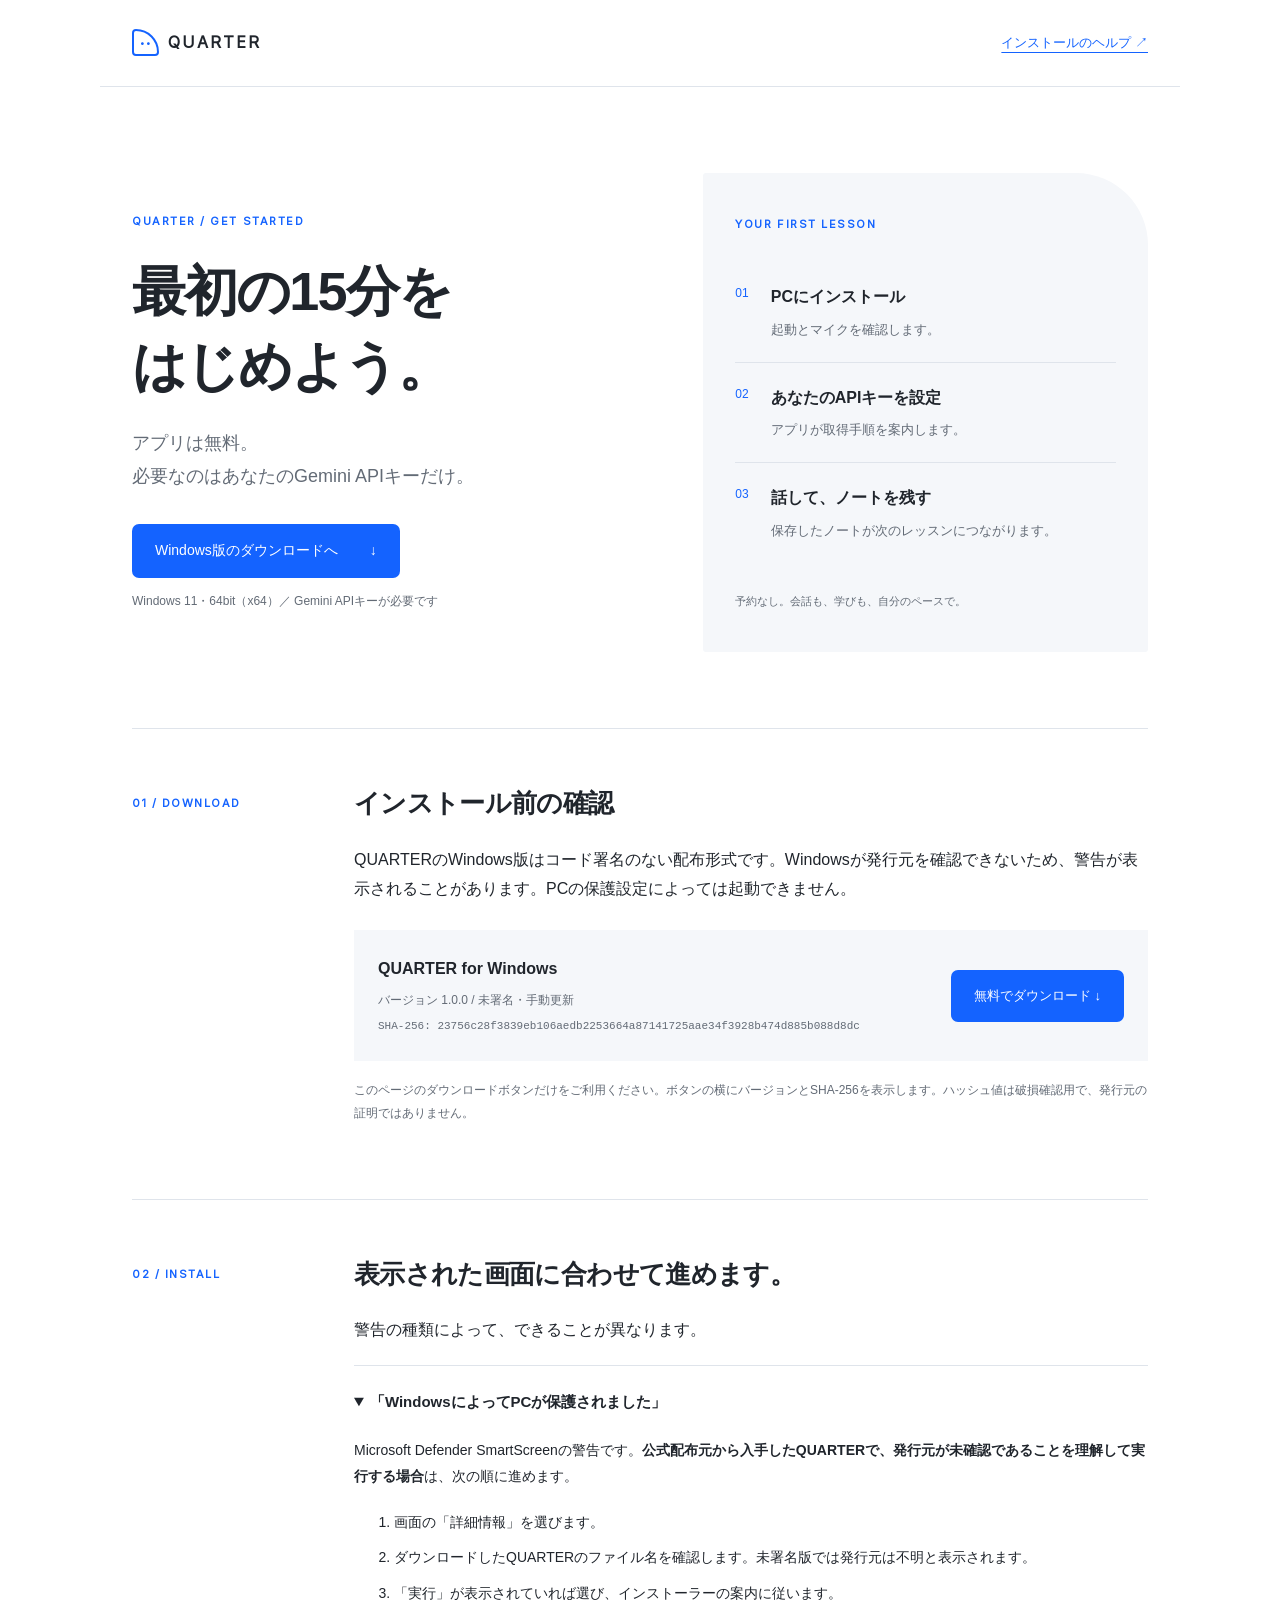
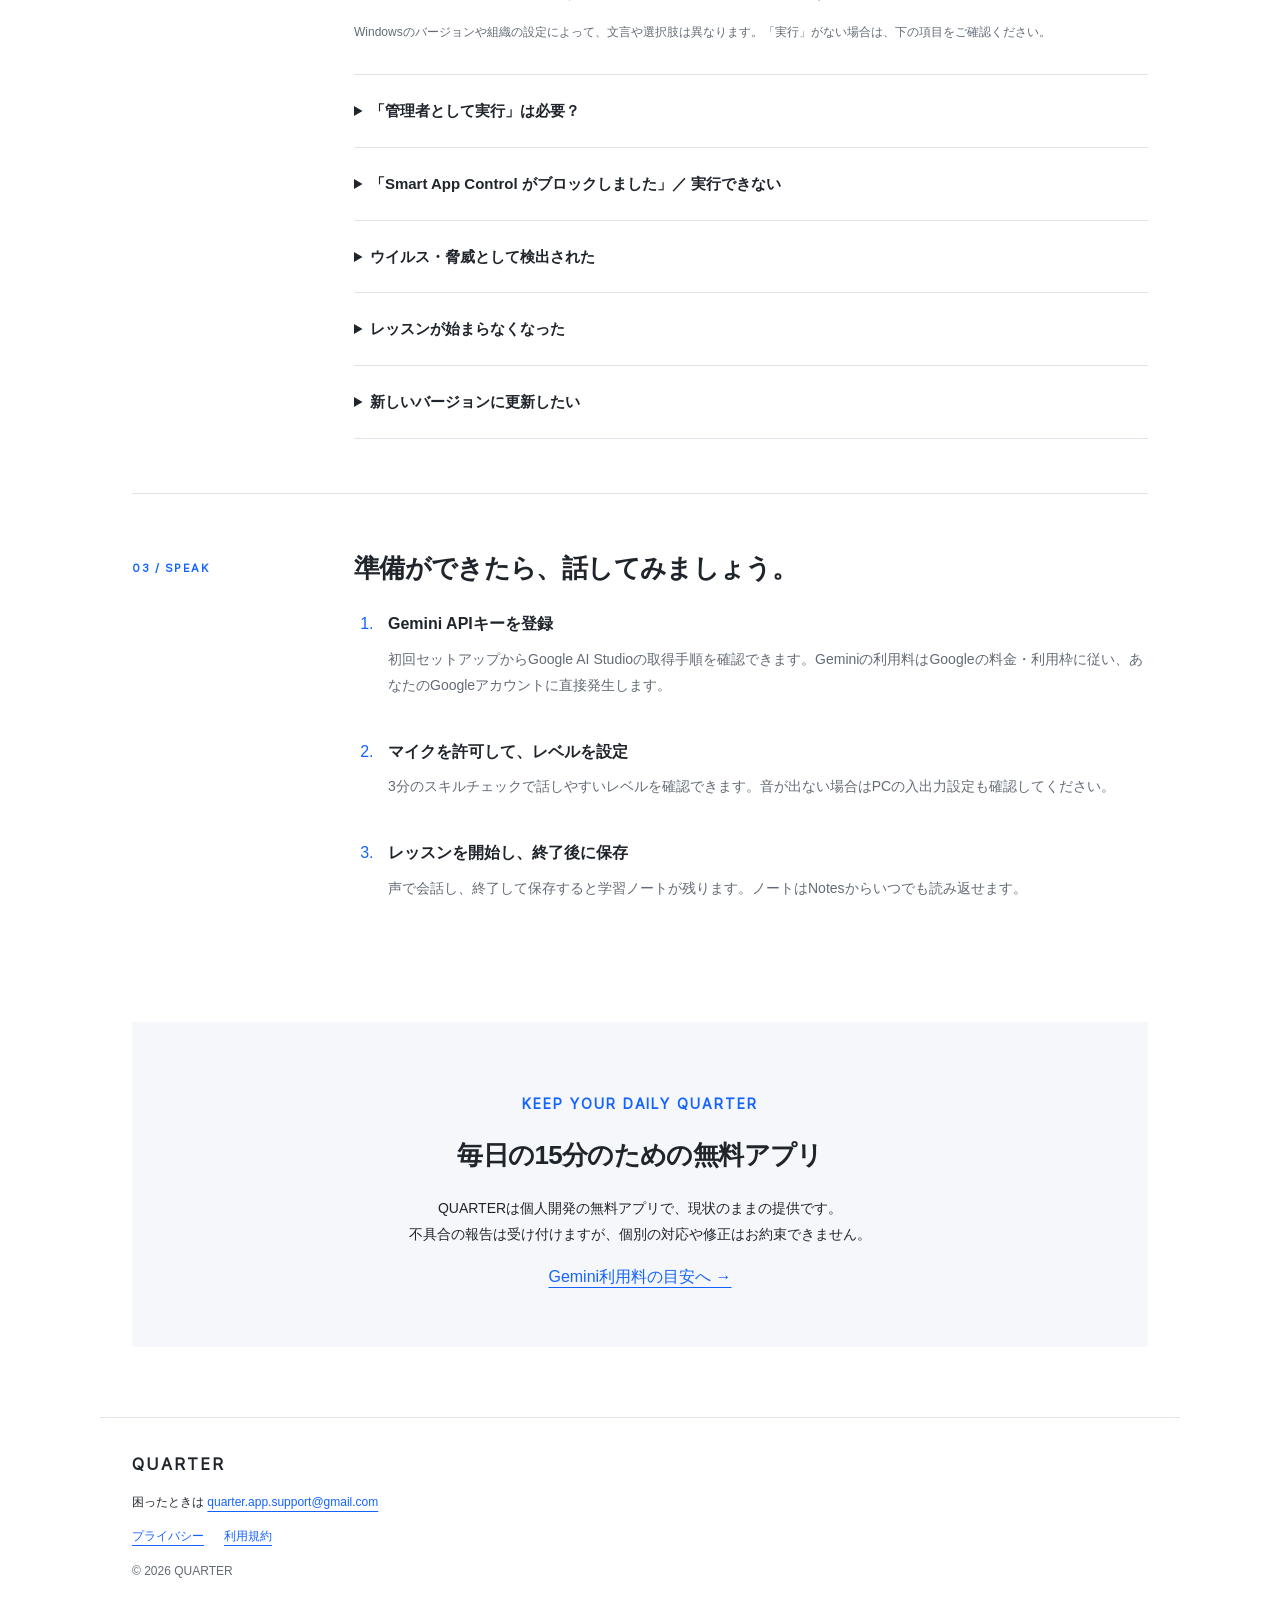
==== start.html @ 4daf2f34 "deploy landing page" ====
<!doctype html>
<html lang="ja">
<head>
  <meta charset="utf-8">
  <meta name="viewport" content="width=device-width, initial-scale=1">
  <meta name="description" content="QUARTER Windows版の無料ダウンロードとインストール。Windowsの警告、初回設定、手動更新の方法をご案内します。">
  <title>最初の15分をはじめる | QUARTER</title>
  <link rel="stylesheet" href="start.css">
  <script src="start.js" defer></script>
</head>
<body>
  <header class="top"><a class="brand" href="index.html" aria-label="QUARTER トップへ"><span class="mark" aria-hidden="true">··</span> QUARTER</a><a href="#help">インストールのヘルプ ↗</a></header>
  <main>
    <section class="intro">
      <div><p class="eyebrow">QUARTER / GET STARTED</p><h1>最初の15分を<br>はじめよう。</h1><p class="lead">アプリは無料。<br>必要なのはあなたのGemini APIキーだけ。</p><a class="primary" href="#download">Windows版のダウンロードへ <span aria-hidden="true">↓</span></a><p class="small">Windows 11・64bit（x64）／ Gemini APIキーが必要です</p></div>
      <aside class="route" aria-label="使いはじめるまでの流れ"><p class="eyebrow">YOUR FIRST LESSON</p><ol><li><span>01</span><div><strong>PCにインストール</strong><p>起動とマイクを確認します。</p></div></li><li><span>02</span><div><strong>あなたのAPIキーを設定</strong><p>アプリが取得手順を案内します。</p></div></li><li><span>03</span><div><strong>話して、ノートを残す</strong><p>保存したノートが次のレッスンにつながります。</p></div></li></ol><p class="route-foot">予約なし。会話も、学びも、自分のペースで。</p></aside>
    </section>
    <section class="section" id="download"><div class="section-label">01 / DOWNLOAD</div><div><h2>インストール前の確認</h2><p>QUARTERのWindows版はコード署名のない配布形式です。Windowsが発行元を確認できないため、警告が表示されることがあります。PCの保護設定によっては起動できません。</p><div class="download-panel"><div><strong>QUARTER for Windows</strong><p class="small" data-release-note>配布の準備中です。</p><p class="small hash" data-release-hash hidden></p></div><a class="primary" data-download hidden>無料でダウンロード ↓</a><a href="https://x.com/slime_sryty" target="_blank" rel="noopener noreferrer" data-fallback-link>最新情報をXで見る ↗</a></div><p class="small">このページのダウンロードボタンだけをご利用ください。ボタンの横にバージョンとSHA-256を表示します。ハッシュ値は破損確認用で、発行元の証明ではありません。</p></div></section>
    <section class="section" id="help"><div class="section-label">02 / INSTALL</div><div><h2>表示された画面に合わせて進めます。</h2><p>警告の種類によって、できることが異なります。</p>
      <details open><summary>「WindowsによってPCが保護されました」</summary><div class="answer"><p>Microsoft Defender SmartScreenの警告です。<strong>公式配布元から入手したQUARTERで、発行元が未確認であることを理解して実行する場合</strong>は、次の順に進めます。</p><ol><li>画面の「詳細情報」を選びます。</li><li>ダウンロードしたQUARTERのファイル名を確認します。未署名版では発行元は不明と表示されます。</li><li>「実行」が表示されていれば選び、インストーラーの案内に従います。</li></ol><p class="small">Windowsのバージョンや組織の設定によって、文言や選択肢は異なります。「実行」がない場合は、下の項目をご確認ください。</p></div></details>
      <details><summary>「管理者として実行」は必要？</summary><div class="answer"><p>必要ありません。ダウンロードしたファイルを通常どおりダブルクリックしてください。インストール方法の選択で最初から選ばれている「現在のユーザーのみ」のまま進めると、管理者権限なしでインストールできます。</p></div></details>
      <details><summary>「Smart App Control がブロックしました」／ 実行できない</summary><div class="answer"><p>Smart App Controlにはアプリごとの許可設定がありません。その場合、このPCではQUARTERをご利用いただけません。保護機能を無効にしないでください。</p><p>会社や学校のPCでは管理者の方針が優先されます。許可が必要な場合は管理者へ確認してください。</p><p><a href="https://support.microsoft.com/en-us/windows/security/threat-malware-protection/smart-app-control-frequently-asked-questions" target="_blank" rel="noopener noreferrer">Microsoftの説明を確認する ↗</a></p></div></details>
      <details><summary>ウイルス・脅威として検出された</summary><div class="answer"><p>実行を中止してください。除外設定や保護の無効化は行わず、ファイル名・バージョン・検出名をサポートへお知らせください。APIキーや会話履歴は送らないでください。</p></div></details>
      <details><summary>レッスンが始まらなくなった</summary><div class="answer"><p>Googleがモデルを更新・終了すると、QUARTERはあなたのAPIキーで使える新しいモデルへ自動で切り替えます。</p><p>それでも始まらない場合は、設定の「接続テストを実行」でどこが失敗しているかを確認してください。「Geminiのモデル」の「モデルを指定する」から、Googleの公式ドキュメントにあるモデル名を直接入力することもできます。</p></div></details>
      <details><summary>新しいバージョンに更新したい</summary><div class="answer"><p>QUARTERは自動更新しません。レッスンを終了してQUARTERを閉じ、保存先のノートをバックアップしてから、このページで案内する新しいインストーラーを実行してください。</p><p>ユーザーデータを削除する必要はありません。インストール先と学習データは別々に保存されます。</p></div></details>
    </div></section>
    <section class="section"><div class="section-label">03 / SPEAK</div><div><h2>準備ができたら、話してみましょう。</h2><ol class="setup"><li><strong>Gemini APIキーを登録</strong><p>初回セットアップからGoogle AI Studioの取得手順を確認できます。Geminiの利用料はGoogleの料金・利用枠に従い、あなたのGoogleアカウントに直接発生します。</p></li><li><strong>マイクを許可して、レベルを設定</strong><p>3分のスキルチェックで話しやすいレベルを確認できます。音が出ない場合はPCの入出力設定も確認してください。</p></li><li><strong>レッスンを開始し、終了後に保存</strong><p>声で会話し、終了して保存すると学習ノートが残ります。ノートはNotesからいつでも読み返せます。</p></li></ol></div></section>
    <section class="closing"><p class="eyebrow">KEEP YOUR DAILY QUARTER</p><h2>毎日の15分のための無料アプリ</h2><p>QUARTERは個人開発の無料アプリで、現状のままの提供です。<br>不具合の報告は受け付けますが、個別の対応や修正はお約束できません。</p><a href="index.html#cost">Gemini利用料の目安へ →</a></section>
  </main>
  <footer><a class="brand" href="index.html">QUARTER</a><p>困ったときは <a href="mailto:quarter.app.support@gmail.com">quarter.app.support@gmail.com</a></p><nav aria-label="法務"><a href="legal/privacy.html">プライバシー</a><a href="legal/terms.html">利用規約</a></nav><p class="small">© 2026 QUARTER</p></footer>
</body>
</html>
---- start.css ----
@font-face{font-family:Quarter;src:url(assets/fonts/gen-interface-jp-400.woff2) format("woff2");font-weight:400;font-display:swap}
:root{color-scheme:light;--ink:#20252c;--muted:#636b76;--blue:#1463ff;--line:#dfe4eb;--paper:#f5f7fa}
*{box-sizing:border-box}html{scroll-behavior:smooth;scroll-padding-top:24px}body{margin:0;color:var(--ink);background:#fff;font-family:"Yu Gothic UI","Meiryo",sans-serif;font-size:16px;line-height:1.85}a{color:var(--blue);text-underline-offset:5px}a:hover{text-decoration-thickness:2px}a:focus-visible,summary:focus-visible{outline:3px solid var(--blue);outline-offset:5px}[hidden]{display:none!important}.top,main,footer{max-width:1080px;margin:auto;padding-inline:32px}.top{display:flex;align-items:center;justify-content:space-between;gap:24px;padding-block:28px;border-bottom:1px solid var(--line);font-size:13px}.brand{display:inline-flex;align-items:center;gap:9px;font-family:Quarter,sans-serif;font-size:16px;letter-spacing:.12em;font-weight:700;color:var(--ink);text-decoration:none}.mark{width:27px;height:27px;border:2px solid var(--blue);border-radius:4px 23px 4px 4px;line-height:27px;letter-spacing:2px;color:var(--blue);text-align:center}.intro{display:grid;grid-template-columns:1.15fr 1fr;gap:60px;align-items:center;padding:86px 0 76px}.eyebrow,.section-label{font-family:Quarter,sans-serif;font-size:11px;letter-spacing:.14em;color:var(--blue);font-weight:700}h1{font-size:clamp(36px,4.6vw,54px);line-height:1.4;letter-spacing:-.035em;font-weight:600;margin:22px 0}h2{font-size:26px;line-height:1.6;font-weight:600;margin:0 0 20px;letter-spacing:-.025em}.lead{color:var(--muted);margin:0 0 30px;font-size:18px}.primary{display:inline-flex;justify-content:center;align-items:center;gap:32px;padding:14px 23px;border-radius:7px;background:var(--blue);color:white;text-decoration:none;font-size:14px}.primary:hover{background:#074fdc}.small{font-size:12px;color:var(--muted);line-height:1.9}.route{padding:30px 32px;background:var(--paper);border-radius:3px 72px 3px 3px}.route ol{list-style:none;padding:0;margin:28px 0}.route li{display:flex;gap:22px;padding:20px 0;border-bottom:1px solid var(--line)}.route li:last-child{border:0}.route li>span{color:var(--blue);font-size:12px;font-variant-numeric:tabular-nums}.route strong{font-weight:600}.route li p{font-size:13px;color:var(--muted);margin:6px 0 0}.route-foot{font-size:11px;color:var(--muted)}.section{border-top:1px solid var(--line);display:grid;grid-template-columns:190px minmax(0,1fr);gap:32px;padding:54px 0}.section-label{padding-top:10px}.section p{margin:0 0 20px}.download-panel{display:flex;flex-wrap:wrap;gap:16px;align-items:center;justify-content:space-between;background:var(--paper);padding:24px;margin:26px 0 18px}.download-panel p{margin:5px 0 0}.download-panel a{font-size:13px}details{border-top:1px solid var(--line)}details:last-child{border-bottom:1px solid var(--line)}summary{cursor:pointer;padding:22px 30px 22px 0;font-size:15px;font-weight:600}.answer{font-size:14px;padding-bottom:10px}.answer li{margin-bottom:10px}.answer strong{font-weight:600}.setup{padding-left:24px}.setup li{padding:0 0 18px 10px}.setup li::marker{color:var(--blue)}.setup p{font-size:14px;color:var(--muted);margin-top:8px}.closing{text-align:center;background:var(--paper);padding:55px 24px;margin:12px 0 70px}.closing h2{margin-top:18px}.closing p{font-size:14px}.hash{overflow-wrap:anywhere;font-family:"Cascadia Mono",Consolas,monospace;font-size:11px}footer{border-top:1px solid var(--line);padding-block:32px;font-size:12px}footer nav{display:flex;flex-wrap:wrap;gap:20px}footer p{overflow-wrap:anywhere}@media(max-width:740px){.top,main,footer{padding-inline:22px}.top{gap:12px}.top>a:last-child{font-size:11px}.intro{grid-template-columns:1fr;padding:46px 0;gap:32px}.route{padding:24px}.route ol{margin:12px 0}.section{grid-template-columns:1fr;gap:16px;padding:32px 0}h2{font-size:22px}.closing{margin-bottom:36px}.download-panel{padding:20px}}@media(prefers-reduced-motion:reduce){html{scroll-behavior:auto}}
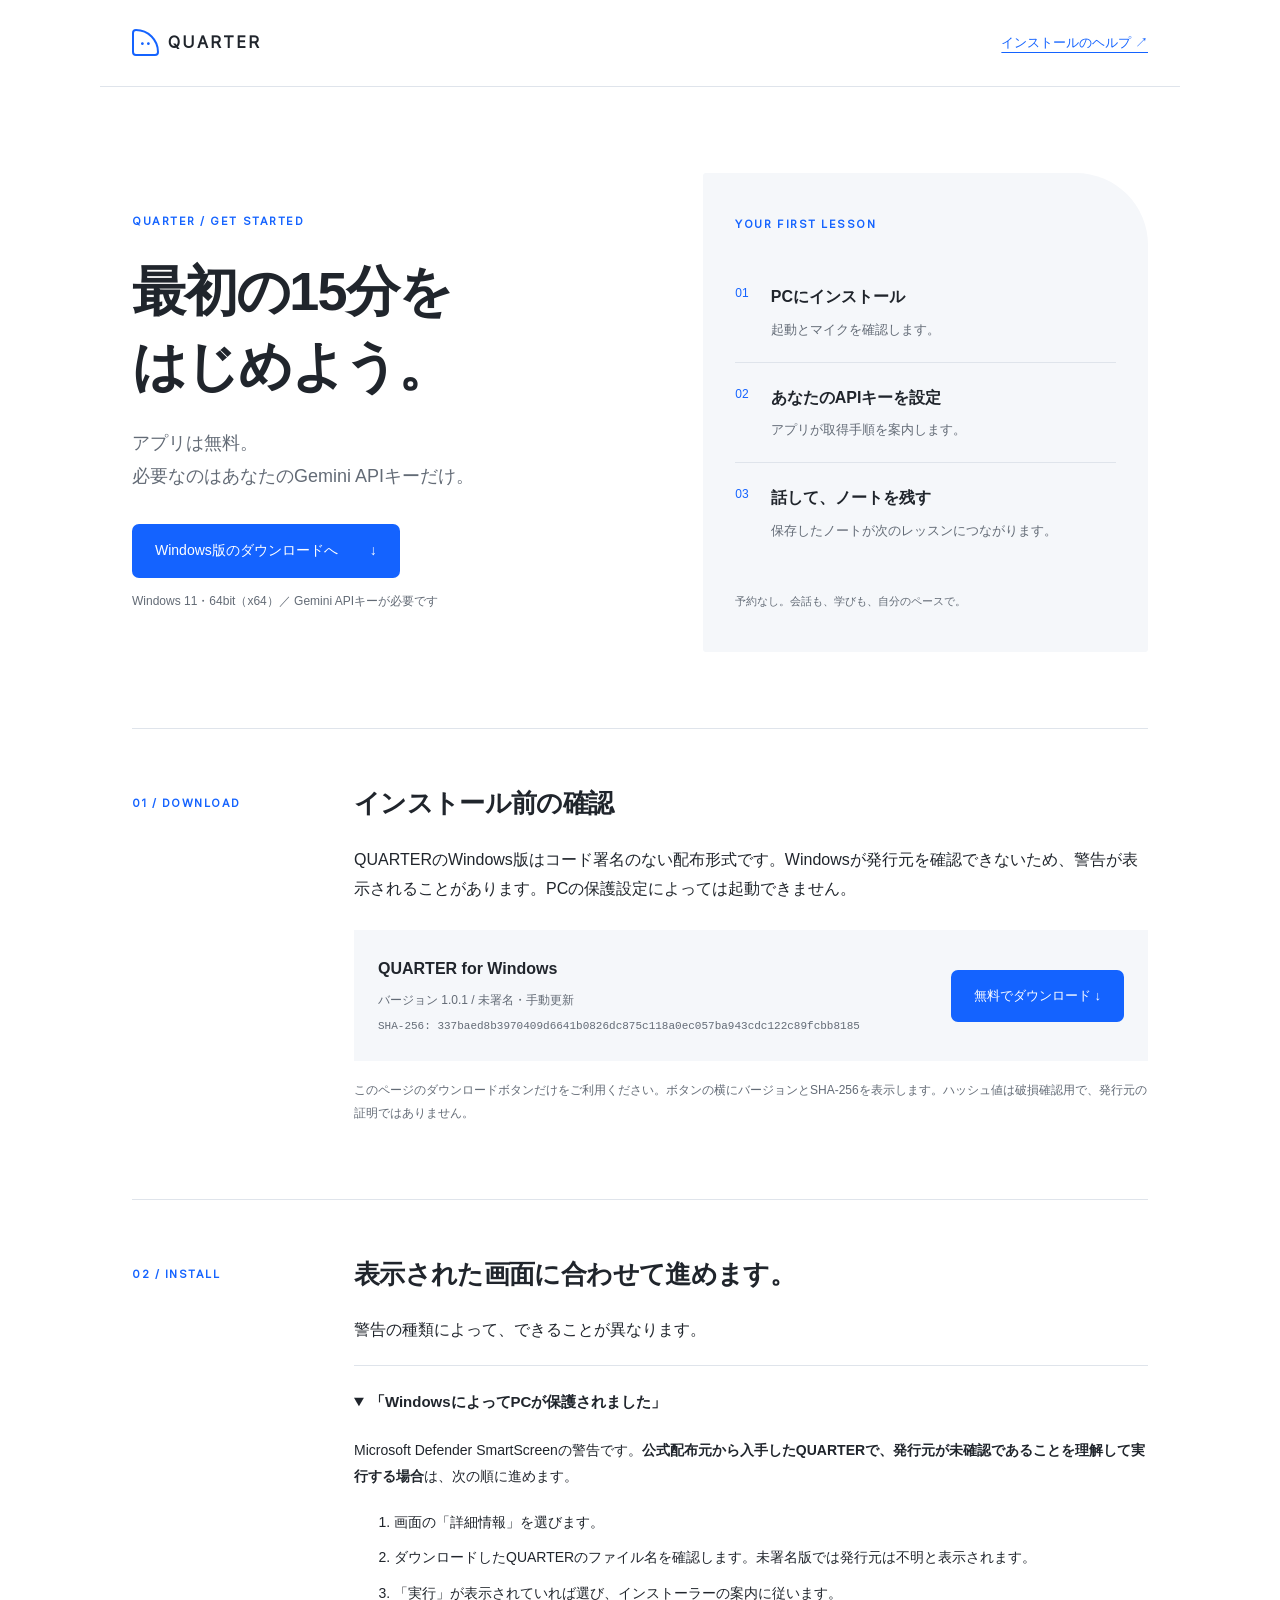
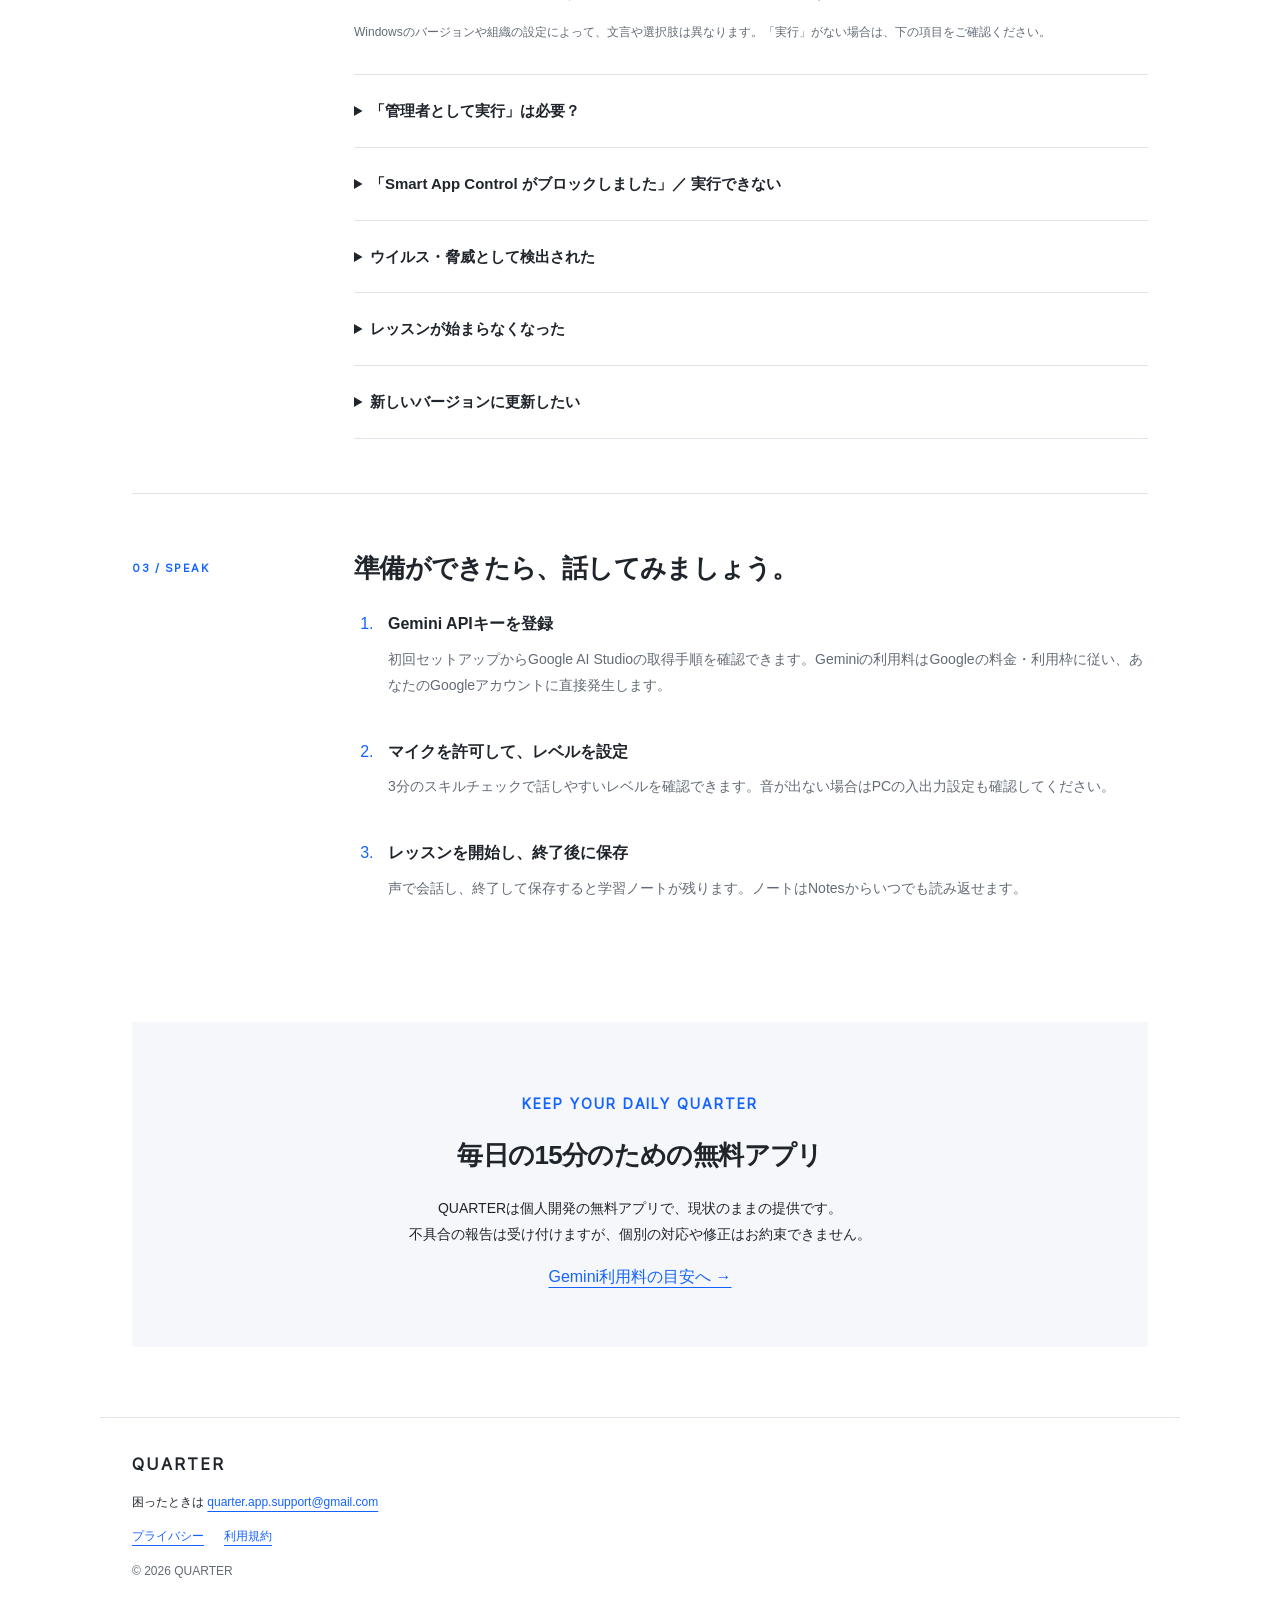
==== commit 059ece53: "deploy landing page" ====
--- a/start.html
+++ b/start.html
@@ -22,7 +22,7 @@
       <details><summary>「Smart App Control がブロックしました」／ 実行できない</summary><div class="answer"><p>Smart App Controlにはアプリごとの許可設定がありません。その場合、このPCではQUARTERをご利用いただけません。保護機能を無効にしないでください。</p><p>会社や学校のPCでは管理者の方針が優先されます。許可が必要な場合は管理者へ確認してください。</p><p><a href="https://support.microsoft.com/en-us/windows/security/threat-malware-protection/smart-app-control-frequently-asked-questions" target="_blank" rel="noopener noreferrer">Microsoftの説明を確認する ↗</a></p></div></details>
       <details><summary>ウイルス・脅威として検出された</summary><div class="answer"><p>実行を中止してください。除外設定や保護の無効化は行わず、ファイル名・バージョン・検出名をサポートへお知らせください。APIキーや会話履歴は送らないでください。</p></div></details>
       <details><summary>レッスンが始まらなくなった</summary><div class="answer"><p>Googleがモデルを更新・終了すると、QUARTERはあなたのAPIキーで使える新しいモデルへ自動で切り替えます。</p><p>それでも始まらない場合は、設定の「接続テストを実行」でどこが失敗しているかを確認してください。「Geminiのモデル」の「モデルを指定する」から、Googleの公式ドキュメントにあるモデル名を直接入力することもできます。</p></div></details>
-      <details><summary>新しいバージョンに更新したい</summary><div class="answer"><p>QUARTERは自動更新しません。レッスンを終了してQUARTERを閉じ、保存先のノートをバックアップしてから、このページで案内する新しいインストーラーを実行してください。</p><p>ユーザーデータを削除する必要はありません。インストール先と学習データは別々に保存されます。</p></div></details>
+      <details><summary>新しいバージョンに更新したい</summary><div class="answer"><p>新しいバージョンが出ると、QUARTER 1.0.1以降は設定の「このアプリについて」でお知らせします。「ダウンロードページを開く」を押すとこのページが開きます。</p><p>QUARTERは自動更新しません。レッスンを終了してQUARTERを閉じ、保存先のノートをバックアップしてから、このページで案内する新しいインストーラーを実行してください。</p><p>ユーザーデータを削除する必要はありません。インストール先と学習データは別々に保存されます。</p></div></details>
     </div></section>
     <section class="section"><div class="section-label">03 / SPEAK</div><div><h2>準備ができたら、話してみましょう。</h2><ol class="setup"><li><strong>Gemini APIキーを登録</strong><p>初回セットアップからGoogle AI Studioの取得手順を確認できます。Geminiの利用料はGoogleの料金・利用枠に従い、あなたのGoogleアカウントに直接発生します。</p></li><li><strong>マイクを許可して、レベルを設定</strong><p>3分のスキルチェックで話しやすいレベルを確認できます。音が出ない場合はPCの入出力設定も確認してください。</p></li><li><strong>レッスンを開始し、終了後に保存</strong><p>声で会話し、終了して保存すると学習ノートが残ります。ノートはNotesからいつでも読み返せます。</p></li></ol></div></section>
     <section class="closing"><p class="eyebrow">KEEP YOUR DAILY QUARTER</p><h2>毎日の15分のための無料アプリ</h2><p>QUARTERは個人開発の無料アプリで、現状のままの提供です。<br>不具合の報告は受け付けますが、個別の対応や修正はお約束できません。</p><a href="index.html#cost">Gemini利用料の目安へ →</a></section>
